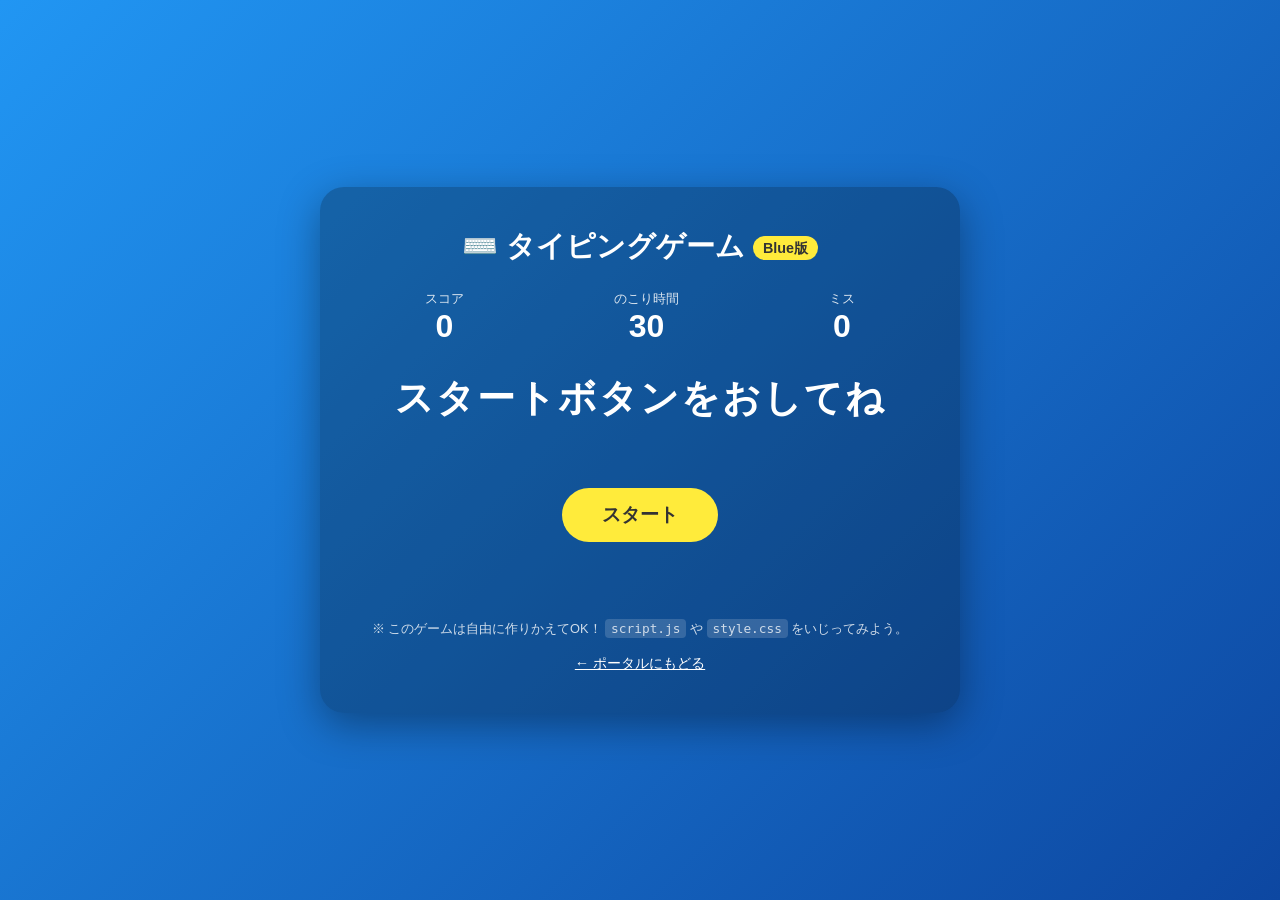
==== blue/index.html @ 50fee98b "タイピングゲーム（職場体験コンテンツ）を追加 - ポータルページと blue/green の2チーム用フォルダを作成 - HTML/CSS/JS のみで動くタイピングゲーム - GitHub Acti" ====
<!DOCTYPE html>
<html lang="ja">
<head>
  <meta charset="UTF-8" />
  <meta name="viewport" content="width=device-width, initial-scale=1.0" />
  <title>タイピングゲーム（Blue版）</title>
  <link rel="stylesheet" href="./style.css" />
</head>
<body>
  <div class="container">
    <h1>⌨️ タイピングゲーム <span class="badge">Blue版</span></h1>

    <!-- スコアやタイマーの表示エリア -->
    <div class="status">
      <div class="status-item">
        <span class="label">スコア</span>
        <span id="score" class="value">0</span>
      </div>
      <div class="status-item">
        <span class="label">のこり時間</span>
        <span id="time" class="value">30</span>
      </div>
      <div class="status-item">
        <span class="label">ミス</span>
        <span id="miss" class="value">0</span>
      </div>
    </div>

    <!-- お題の単語 -->
    <div id="word" class="word">スタートボタンをおしてね</div>

    <!-- 入力中の文字 -->
    <div id="typed" class="typed"></div>

    <!-- 入力欄（画面には見せず、キー入力を受け取る用） -->
    <input id="input" class="hidden-input" type="text" autocomplete="off" />

    <!-- ボタン -->
    <button id="startBtn" class="start-btn">スタート</button>

    <!-- 結果表示 -->
    <div id="result" class="result"></div>

    <p class="hint">※ このゲームは自由に作りかえてOK！ <code>script.js</code> や <code>style.css</code> をいじってみよう。</p>
    <p class="back"><a href="../">← ポータルにもどる</a></p>
  </div>

  <script src="./script.js"></script>
</body>
</html>
---- blue/style.css ----
/* ===== Blue版 スタイル ===== */
/* 色を変えたいときは下の --main-color などをいじってみよう！ */
:root {
  --main-color: #2196f3;
  --dark-color: #0d47a1;
  --accent-color: #ffeb3b;
}

* { box-sizing: border-box; margin: 0; padding: 0; }

body {
  font-family: "Hiragino Kaku Gothic ProN", "Meiryo", sans-serif;
  min-height: 100vh;
  display: flex;
  align-items: center;
  justify-content: center;
  background: linear-gradient(135deg, var(--main-color), var(--dark-color));
  color: #fff;
  padding: 20px;
}

.container {
  background: rgba(0, 0, 0, 0.25);
  border-radius: 24px;
  padding: 40px 30px;
  width: 100%;
  max-width: 640px;
  text-align: center;
  box-shadow: 0 12px 40px rgba(0, 0, 0, 0.35);
}

h1 { font-size: 1.8rem; margin-bottom: 24px; }

.badge {
  font-size: 0.9rem;
  background: var(--accent-color);
  color: #333;
  padding: 4px 10px;
  border-radius: 999px;
  vertical-align: middle;
}

/* スコア・時間・ミスの表示 */
.status {
  display: flex;
  justify-content: space-around;
  margin-bottom: 28px;
}
.status-item { display: flex; flex-direction: column; }
.status-item .label { font-size: 0.8rem; opacity: 0.85; }
.status-item .value { font-size: 2rem; font-weight: bold; }

/* お題の単語 */
.word {
  font-size: 2.4rem;
  font-weight: bold;
  letter-spacing: 2px;
  margin-bottom: 14px;
  min-height: 3rem;
  word-break: break-all;
}
/* 正しく打てた文字の色 */
.word .done { color: var(--accent-color); }

/* 入力中の文字 */
.typed {
  font-size: 1.3rem;
  min-height: 1.6rem;
  margin-bottom: 24px;
  opacity: 0.9;
}

/* キー入力を受け取るための入力欄（見えないように） */
.hidden-input {
  position: absolute;
  opacity: 0;
  pointer-events: none;
}

/* スタートボタン */
.start-btn {
  font-size: 1.2rem;
  font-weight: bold;
  padding: 14px 40px;
  border: none;
  border-radius: 999px;
  background: var(--accent-color);
  color: #333;
  cursor: pointer;
  transition: transform 0.15s;
}
.start-btn:hover { transform: scale(1.05); }
.start-btn:disabled { opacity: 0.5; cursor: not-allowed; transform: none; }

/* 結果表示 */
.result {
  font-size: 1.3rem;
  margin-top: 24px;
  min-height: 1.6rem;
  font-weight: bold;
}

.hint {
  margin-top: 30px;
  font-size: 0.8rem;
  opacity: 0.8;
}
.hint code {
  background: rgba(255, 255, 255, 0.2);
  padding: 2px 6px;
  border-radius: 4px;
}

.back { margin-top: 16px; font-size: 0.9rem; }
.back a { color: #fff; }
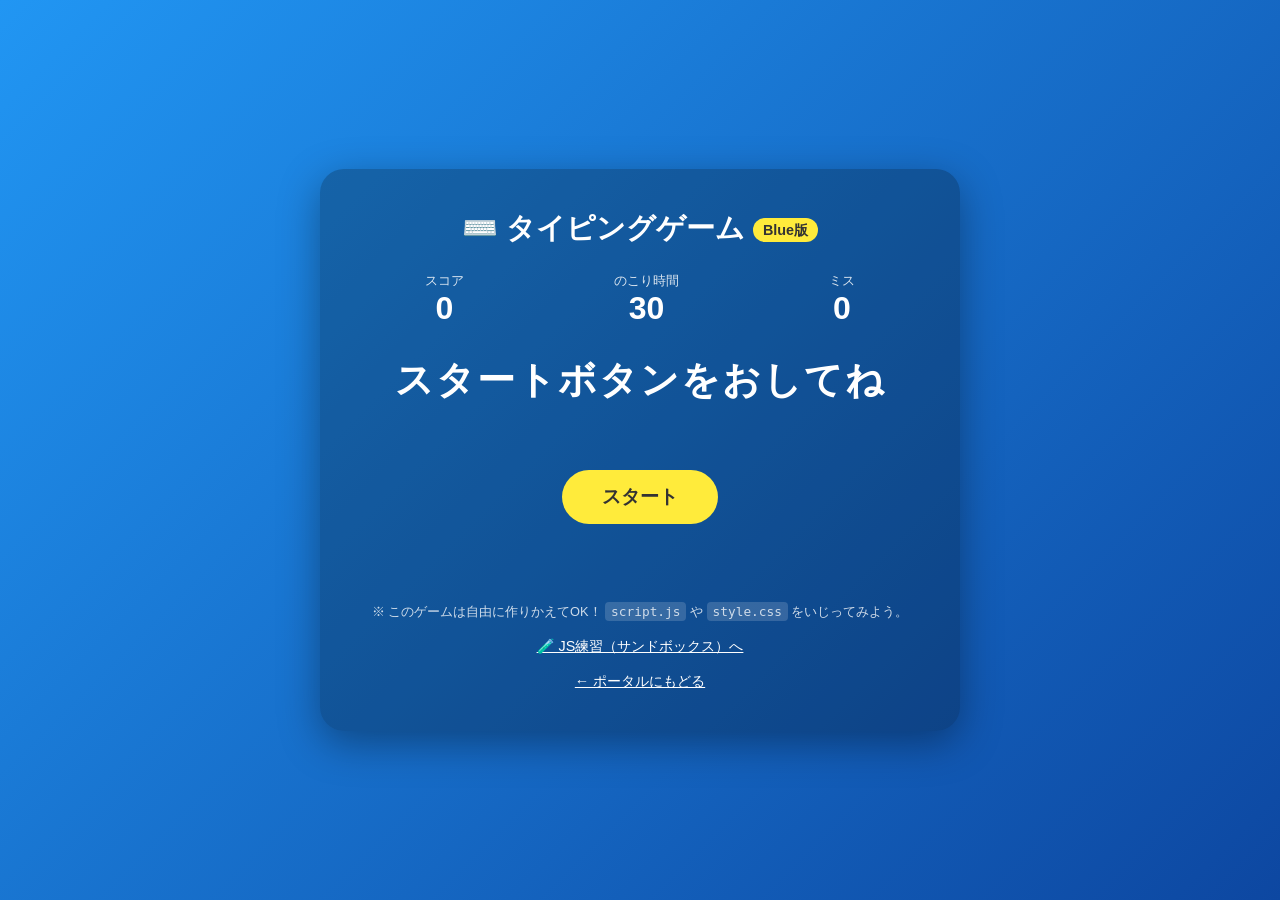
==== commit 7c053d7d: "JS練習用サンドボックスを blue/green それぞれに追加 - console.log をページ内に表示（DevTools不要） - コメント/let/if/配列/Object/for の6レッ" ====
--- a/blue/index.html
+++ b/blue/index.html
@@ -42,6 +42,7 @@
     <div id="result" class="result"></div>
 
     <p class="hint">※ このゲームは自由に作りかえてOK！ <code>script.js</code> や <code>style.css</code> をいじってみよう。</p>
+    <p class="back"><a href="./sandbox/">🧪 JS練習（サンドボックス）へ</a></p>
     <p class="back"><a href="../">← ポータルにもどる</a></p>
   </div>
 
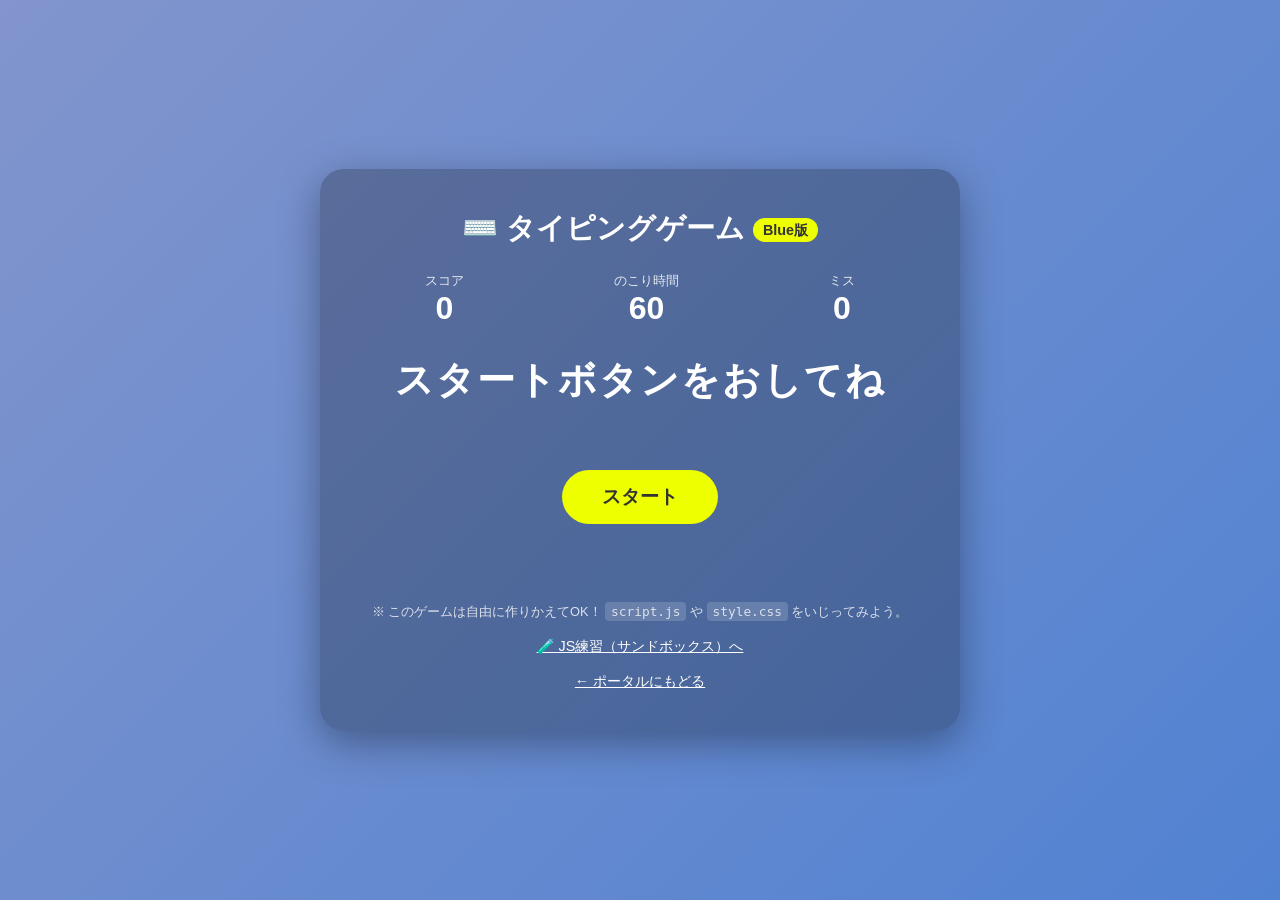
==== commit 8a5907be: "otamesi3" ====
--- a/blue/index.html
+++ b/blue/index.html
@@ -3,7 +3,7 @@
 <head>
   <meta charset="UTF-8" />
   <meta name="viewport" content="width=device-width, initial-scale=1.0" />
-  <title>タイピングゲーム（Blue版）</title>
+  <title>タイピングゲーム（Taiping）</title>
   <link rel="stylesheet" href="./style.css" />
 </head>
 <body>
@@ -18,7 +18,7 @@
       </div>
       <div class="status-item">
         <span class="label">のこり時間</span>
-        <span id="time" class="value">30</span>
+        <span id="time" class="value">60</span>
       </div>
       <div class="status-item">
         <span class="label">ミス</span>
--- a/blue/style.css
+++ b/blue/style.css
@@ -1,9 +1,9 @@
 /* ===== Blue版 スタイル ===== */
 /* 色を変えたいときは下の --main-color などをいじってみよう！ */
 :root {
-  --main-color: #2196f3;
-  --dark-color: #0d47a1;
-  --accent-color: #ffeb3b;
+  --main-color: #8295cc;
+  --dark-color: #5182d2;
+  --accent-color: #eeff00;
 }
 
 * { box-sizing: border-box; margin: 0; padding: 0; }
